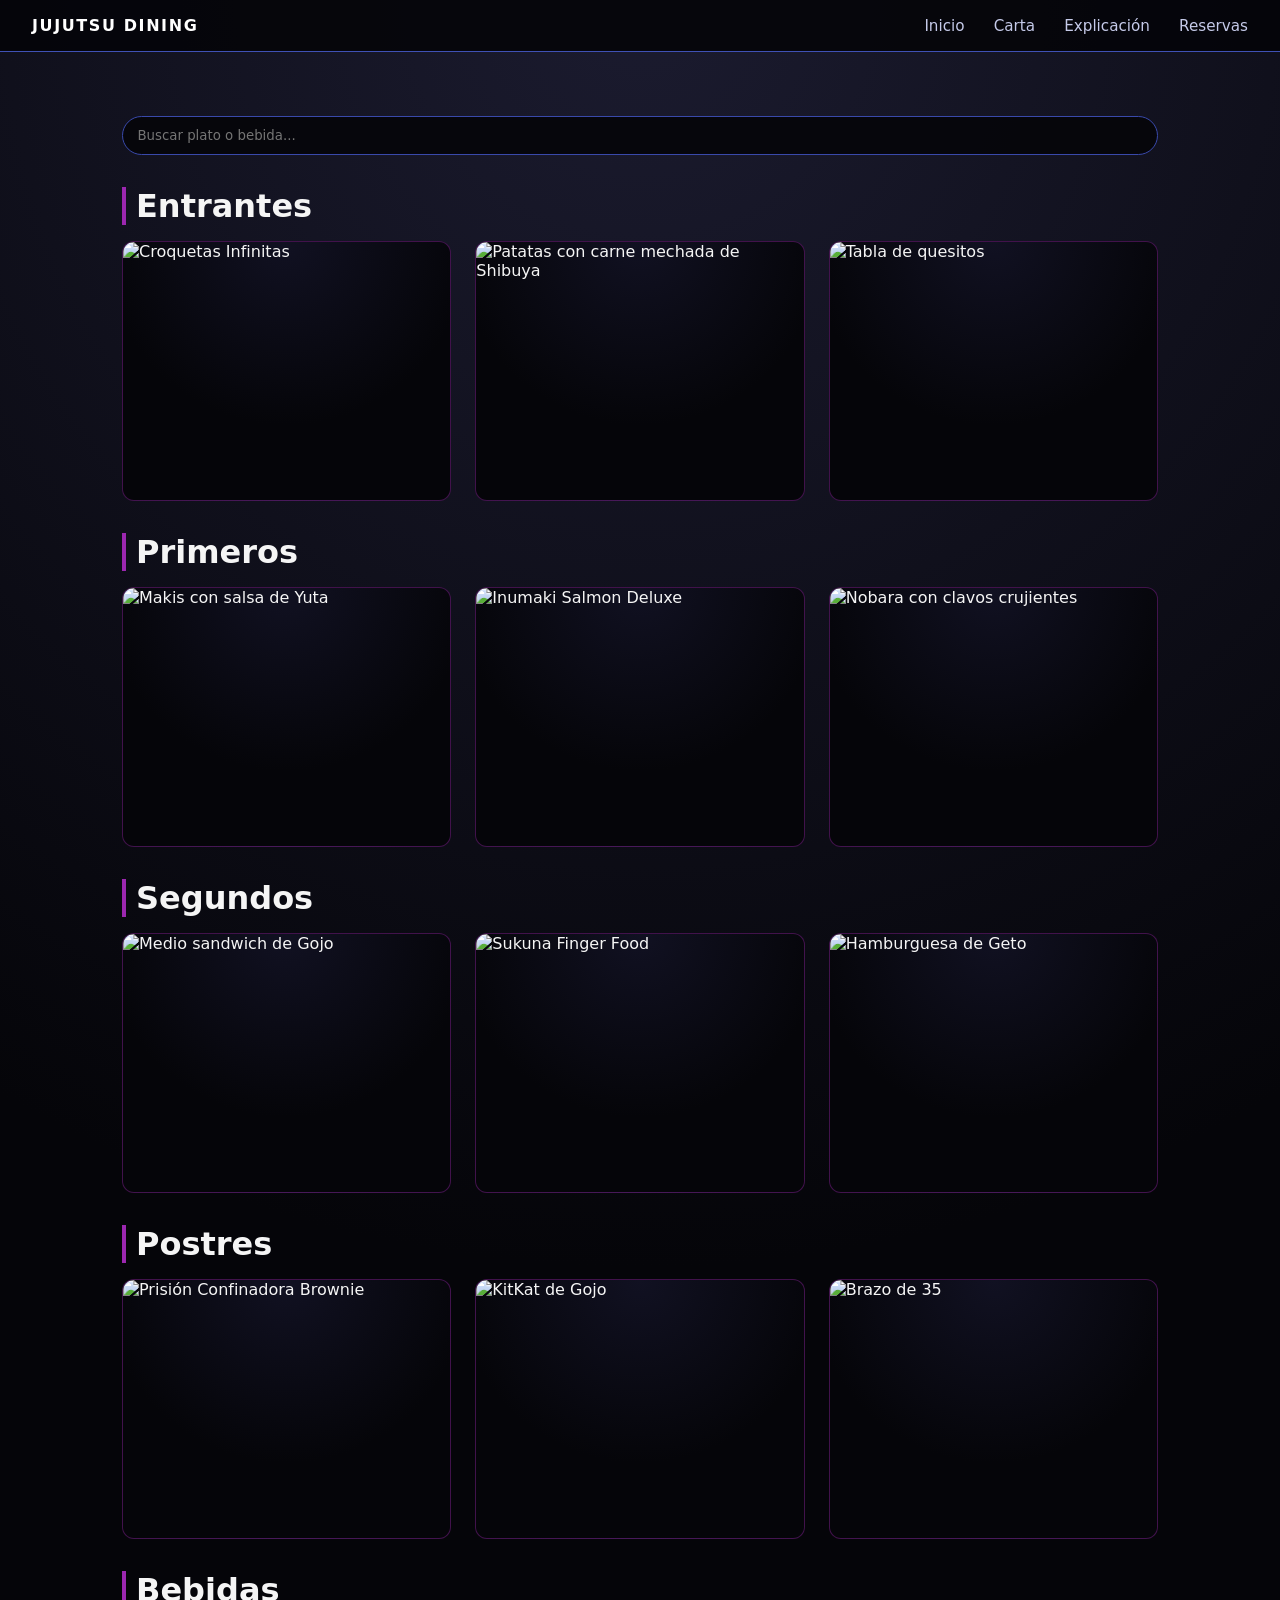
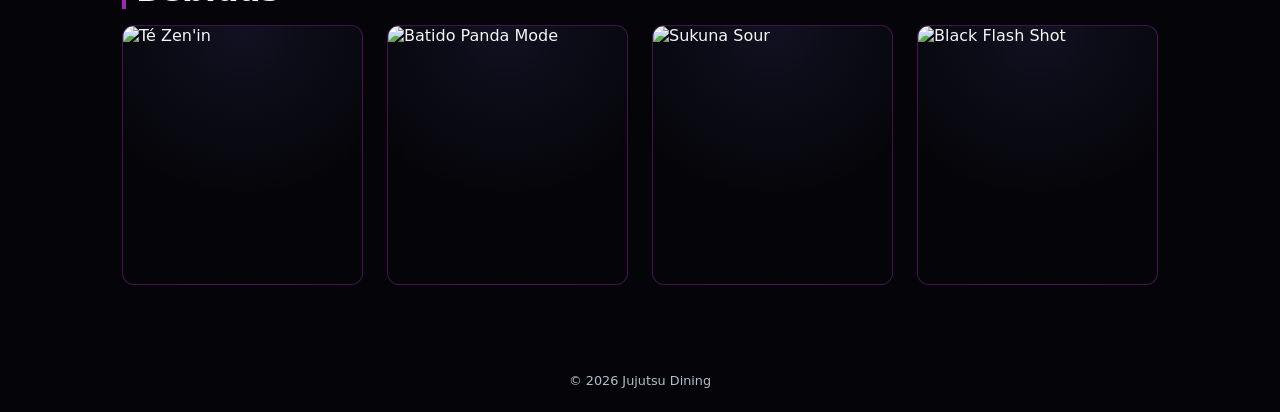
==== Restaurante-DAM/Lenguaje de Marcas/carta.html @ 66337f25 "Añadimos archivos de Lenguaje de Marcas Añadimos la mini pagina con la que vamos a hacer el trabajo," ====
<!DOCTYPE html>
<html lang="es">
<head>
    <meta charset="UTF-8">
    <title>Carta | Jujutsu Dining</title>
    <link rel="stylesheet" href="styles.css">
</head>
<body class="pagina">

<header class="encabezado">
    <span class="logo-texto">Jujutsu Dining</span>
    <nav class="navegacion">
        <a href="index.html" class="enlace-pagina">Inicio</a>
        <a href="carta.html" class="enlace-pagina">Carta</a>
        <a href="explicacion.html" class="enlace-pagina">Explicación</a>
        <a href="index.html#reservas" class="enlace-pagina">Reservas</a>
    </nav>
</header>

<section class="seccion carta scroll-animado">

    <!-- BUSCADOR -->
    <div class="buscador-contenedor">
        <input type="text" id="buscador-platos" placeholder="Buscar plato o bebida..." />
    </div>

    <!-- ENTRANTES -->
    <h2 class="categoria-titulo">Entrantes</h2>
    <div class="categoria-grid">

        <div class="plato-card" data-tipo="entrante">
            <img src="Imagenes/croquetas_infinitas.png" alt="Croquetas Infinitas">
            <div class="info">
                <h3>Croquetas Infinitas</h3>
                <p>Croquetas caseras de jamón ibérico, crujientes por fuera y cremosas por dentro (6 uds).</p>
            </div>
        </div>

        <div class="plato-card" data-tipo="entrante">
            <img src="Imagenes/patatas_mechada.png" alt="Patatas con carne mechada de Shibuya">
            <div class="info">
                <h3>Patata Mechada</h3>
                <p>Patatas fritas con carne mechada y salsa alioli-brava.</p>
            </div>
        </div>

        <div class="plato-card" data-tipo="entrante">
            <img src="Imagenes/quesitos.png" alt="Tabla de quesitos">
            <div class="info">
                <h3>Tabla de quesitos</h3>
                <p>Selección de embutidos y quesos curados artesanales.</p>
            </div>
        </div>

    </div>

    <!-- PRIMEROS -->
    <h2 class="categoria-titulo">Primeros</h2>
    <div class="categoria-grid">

        <div class="plato-card" data-tipo="primero">
            <img src="Imagenes/maki_salsa_yuta.png" alt="Makis con salsa de Yuta">
            <div class="info">
                <h3>Makis con salsa de Yuta</h3>
                <p>Rollitos de arroz con atún, verduras frescas y salsa especial de la casa.</p>
            </div>
        </div>

        <div class="plato-card" data-tipo="primero">
            <img src="Imagenes/salmon_inumaki.png" alt="Inumaki Salmon Deluxe">
            <div class="info">
                <h3>Inumaki Salmon Deluxe</h3>
                <p>Tartar de salmón marinado con cítricos y soja suave.</p>
            </div>
        </div>

        <div class="plato-card" data-tipo="primero">
            <img src="Imagenes/clavos_nobara.png" alt="Nobara con clavos crujientes">
            <div class="info">
                <h3>Nobara con clavos crujientes</h3>
                <p>Arroz salteado con setas de temporada y toque de ajo crujiente.</p>
            </div>
        </div>

    </div>

    <!-- SEGUNDOS -->
    <h2 class="categoria-titulo">Segundos</h2>
    <div class="categoria-grid">

        <div class="plato-card" data-tipo="segundo">
            <img src="Imagenes/sandwich_gojo.png" alt="Medio sandwich de Gojo">
            <div class="info">
                <h3>Katsu de Itadori</h3>
                <p>Sándwich de pollo crujiente con queso fundido y salsa especiada.</p>
            </div>
        </div>

        <div class="plato-card" data-tipo="segundo">
            <img src="Imagenes/dedo_sukuna.png" alt="Sukuna Finger Food">
            <div class="info">
                <h3>Sukuna Finger Food</h3>
                <p>Filete de merluza al horno con guarnición de verduras asadas.</p>
            </div>
        </div>

        <div class="plato-card" data-tipo="segundo">
            <img src="Imagenes/hamburgeto.png" alt="Hamburguesa de Geto">
            <div class="info">
                <h3>Hamburguesa Geto</h3>
                <p>Hamburguesa de ternera con queso cheddar y patatas fritas.</p>
            </div>
        </div>

    </div>

    <!-- POSTRES -->
    <h2 class="categoria-titulo">Postres</h2>
    <div class="categoria-grid">

        <div class="plato-card" data-tipo="postre">
            <img src="Imagenes/prison_confinadora.png" alt="Prisión Confinadora Brownie">
            <div class="info">
                <h3>Prisión Confinadora Brownie</h3>
                <p>Brownie de chocolate negro con corazón fundido.</p>
            </div>
        </div>

        <div class="plato-card" data-tipo="postre">
            <img src="Imagenes/kitkat_gojo.png" alt="KitKat de Gojo">
            <div class="info">
                <h3>KitKat de Gojo</h3>
                <p>Brownie casero con helado de vainilla y sirope de chocolate.</p>
            </div>
        </div>

        <div class="plato-card" data-tipo="postre">
            <img src="Imagenes/brazo35.png" alt="Brazo de 35">
            <div class="info">
                <h3>Brazo de 35</h3>
                <p>Flan casero tradicional con caramelo.</p>
            </div>
        </div>

    </div>

    <!-- BEBIDAS -->
    <h2 class="categoria-titulo">Bebidas</h2>
    <div class="bebidas-grid">

        <div class="bebida-card" data-tipo="bebida">
            <img src="Imagenes/te_zenin.png" alt="Té Zen'in">
            <div class="bebida-info">
                <h3>Té Zen'in</h3>
                <p>Té frío artesanal con limón.</p>
            </div>
        </div>

        <div class="bebida-card" data-tipo="bebida">
            <img src="Imagenes/batipanda.png" alt="Batido Panda Mode">
            <div class="bebida-info">
                <h3>Batido Panda Mode</h3>
                <p>Batido cremoso de chocolate o vainilla.</p>
            </div>
        </div>

        <div class="bebida-card" data-tipo="bebida">
            <img src="Imagenes/sukunasour.png" alt="Sukuna Sour">
            <div class="bebida-info">
                <h3>Sukuna Sour</h3>
                <p>Vino tinto, blanco o rosado servido en copa.</p>
            </div>
        </div>

        <div class="bebida-card" data-tipo="bebida">
            <img src="Imagenes/Black_flash_shot.png" alt="Black Flash Shot">
            <div class="bebida-info">
                <h3>Black Flash Shot</h3>
                <p>Caña de cerveza o botellín frío.</p>
            </div>
        </div>

    </div>

</section>

<footer class="pie">
    <p>© 2026 Jujutsu Dining</p>
</footer>

<!-- MODAL PARA PLATOS/BEBIDAS -->
<div id="modal-plato" class="modal oculto">
    <div class="modal-contenido modal-plato-contenido">
        <button id="cerrar-modal-plato" class="modal-cerrar">✕</button>
        <img id="modal-plato-imagen" src="" alt="">
        <h3 id="modal-plato-titulo"></h3>
        <p id="modal-plato-descripcion"></p>
    </div>
</div>

<script src="script.js"></script>
<script src="https://cdn.jsdelivr.net/npm/xmllint-wasm/xmllint.js"></script>

<script>
async function validarXML() {
    const xml = await fetch("restaurant.xml").then(r => r.text());
    const xsd = await fetch("restaurant.xsd").then(r => r.text());

    const result = xmllint.validateXML({
        xml: xml,
        schema: xsd
    });

    if (result.errors === null) {
        console.log("XML válido ✔");
        alert("XML válido ✔");
    } else {
        console.error(result.errors);
        alert("XML inválido ❌\n\n" + result.errors.join("\n"));
    }
}

validarXML();
</script>

</body>
</html>
---- Restaurante-DAM/Lenguaje de Marcas/styles.css ----
/* ================================
   BASE
================================ */
* {
    box-sizing: border-box;
    margin: 0;
    padding: 0;
    font-family: system-ui, -apple-system, BlinkMacSystemFont, "Segoe UI", sans-serif;
}

body {
    background: radial-gradient(circle at top, #1b1b2f 0, #050509 60%);
    color: #f5f5f5;
}

/* Transición entre páginas */
.pagina {
    opacity: 0;
    transition: opacity 0.5s ease;
}

.pagina-visible {
    opacity: 1;
}

.pagina-saliendo {
    opacity: 0;
}

/* ================================
   ENCABEZADO
================================ */
.encabezado {
    display: flex;
    justify-content: space-between;
    align-items: center;
    padding: 1rem 2rem;
    background: rgba(5, 5, 9, 0.9);
    border-bottom: 1px solid #3f51b5;
    position: sticky;
    top: 0;
    z-index: 10;
}

.logo-texto {
    font-weight: 700;
    letter-spacing: 0.1em;
    text-transform: uppercase;
    color: #ffffff;
}

.navegacion a {
    margin-left: 1.5rem;
    text-decoration: none;
    color: #c5cae9;
    font-size: 0.95rem;
    position: relative;
}

.navegacion a::after {
    content: "";
    position: absolute;
    left: 0;
    bottom: -4px;
    width: 0;
    height: 2px;
    background: linear-gradient(90deg, #3f51b5, #9c27b0);
    transition: width 0.3s ease;
}

.navegacion a:hover::after {
    width: 100%;
}

.navegacion a:hover {
    color: #ffffff;
}

/* ================================
   SECCIONES
================================ */
.seccion {
    padding: 4rem 2rem;
    max-width: 1100px;
    margin: 0 auto;
}

.portada {
    min-height: 70vh;
    display: flex;
    align-items: center;
}

/* ================================
   PORTADA ANIMADA
================================ */
.contenedor-portada {
    position: relative;
    display: flex;
    align-items: center;
    gap: 2rem;
    overflow: visible;
}

.titulo-restaurante {
    font-size: 3rem;
    font-weight: 700;
    transition: transform 0.6s ease, text-shadow 0.6s ease;
    z-index: 2;
}

.contenedor-portada:hover .titulo-restaurante {
    transform: translateX(40px);
    text-shadow: 0 0 12px #9c27b0, 0 0 24px #3f51b5;
}

.intro-restaurante {
    max-width: 420px;
    opacity: 0;
    transform: translateX(40px);
    transition: opacity 0.6s ease, transform 0.6s ease;
    pointer-events: none;
}

.contenedor-portada:hover .intro-restaurante {
    opacity: 1;
    transform: translateX(0);
}

/* ================================
   BOTONES
================================ */
.boton-principal {
    background: linear-gradient(135deg, #3f51b5, #9c27b0);
    border: none;
    color: #fff;
    padding: 0.8rem 1.6rem;
    border-radius: 999px;
    cursor: pointer;
    font-weight: 600;
    transition: transform 0.2s ease, filter 0.2s ease, box-shadow 0.2s ease;
    box-shadow: 0 0 10px rgba(156, 39, 176, 0.4);
}

.boton-principal:hover {
    filter: brightness(1.1);
    transform: scale(1.05);
    box-shadow: 0 0 18px rgba(156, 39, 176, 0.7);
}

.boton-secundario {
    background: transparent;
    border: 1px solid #9c27b0;
    color: #f5f5f5;
    padding: 0.6rem 1.2rem;
    border-radius: 999px;
    cursor: pointer;
}

.boton-secundario:hover {
    background: #9c27b0;
}

/* ================================
   RESERVAS
================================ */
.formulario-reserva {
    margin-top: 1rem;
    max-width: 420px;
}

.campo-formulario {
    display: flex;
    flex-direction: column;
    margin-bottom: 1rem;
}

.campo-formulario label {
    margin-bottom: 0.3rem;
}

.campo-formulario input,
.campo-formulario select {
    padding: 0.5rem 0.6rem;
    border-radius: 0.4rem;
    border: 1px solid #3949ab;
    background: rgba(5, 5, 9, 0.9);
    color: #f5f5f5;
}

.mensaje-reserva {
    margin-top: 1rem;
    font-size: 0.9rem;
    color: #a5d6a7;
}

/* ================================
   PIE
================================ */
.pie {
    text-align: center;
    padding: 1.5rem;
    font-size: 0.8rem;
    color: #b0bec5;
}

/* ================================
   MODAL GENERAL
================================ */
.modal {
    position: fixed;
    inset: 0;
    background: rgba(0, 0, 0, 0.7);
    display: flex;
    justify-content: center;
    align-items: center;
    z-index: 50;
}

.modal-contenido {
    background: #121212;
    padding: 2rem;
    border-radius: 0.75rem;
    max-width: 360px;
    text-align: center;
    border: 1px solid #9c27b0;
    position: relative;
}

.oculto {
    display: none;
}

/* Modal de plato */
.modal-plato-contenido {
    max-width: 480px;
}

.modal-plato-contenido img {
    width: 100%;
    border-radius: 0.75rem;
    margin-bottom: 1rem;
}

.modal-plato-contenido h3 {
    margin-bottom: 0.5rem;
}

.modal-plato-contenido p {
    font-size: 0.95rem;
    color: #cfd8dc;
}

.modal-cerrar {
    position: absolute;
    top: 0.6rem;
    right: 0.8rem;
    background: transparent;
    border: none;
    color: #f5f5f5;
    font-size: 1.2rem;
    cursor: pointer;
}

/* ================================
   ANIMACIONES SCROLL
================================ */
.scroll-animado {
    opacity: 0;
    transform: translateY(40px);
    transition: all 0.8s ease;
}

.scroll-visible {
    opacity: 1;
    transform: translateY(0);
}

/* ================================
   EXPLICACIÓN
================================ */
.bloque-explicacion {
    background: rgba(15, 15, 25, 0.9);
    border-radius: 0.75rem;
    padding: 2rem;
    border: 1px solid rgba(63, 81, 181, 0.4);
    margin-bottom: 2rem;
    transition: transform 0.25s ease, box-shadow 0.25s ease;
}

.bloque-explicacion:hover {
    transform: translateY(-6px);
    box-shadow: 0 8px 20px rgba(0,0,0,0.4);
}

.titulo-explicacion {
    font-size: 1.8rem;
    margin-bottom: 1rem;
}

.texto-explicacion {
    opacity: 0;
    transform: translateY(20px);
    animation: aparecerTexto 0.9s ease forwards;
    animation-delay: 0.6s;
}

@keyframes aparecerTexto {
    to {
        opacity: 1;
        transform: translateY(0);
    }
}

/* ================================
   CARTA
================================ */
.categoria-titulo {
    font-size: 2rem;
    margin: 2rem 0 1rem;
    border-left: 4px solid #9c27b0;
    padding-left: 10px;
}

/* Buscador */
.buscador-contenedor {
    margin-bottom: 2rem;
}

#buscador-platos {
    width: 100%;
    padding: 0.7rem 0.9rem;
    border-radius: 999px;
    border: 1px solid #3949ab;
    background: rgba(5, 5, 9, 0.9);
    color: #f5f5f5;
}

/* Grids */
.categoria-grid,
.bebidas-grid {
    display: grid;
    gap: 1.5rem;
}

.categoria-grid {
    grid-template-columns: repeat(3, 1fr);
}

.bebidas-grid {
    grid-template-columns: repeat(4, 1fr);
}

/* Tarjetas unificadas con brillo maldito */
.plato-card,
.bebida-card {
    position: relative;
    overflow: hidden;
    border-radius: 0.75rem;
    border: 1px solid rgba(156, 39, 176, 0.4);
    cursor: pointer;
    height: 260px;
    background: radial-gradient(circle at top, #111122 0, #050509 60%);
    box-shadow: 0 0 0 rgba(156, 39, 176, 0.0);
    transition: box-shadow 0.4s ease, transform 0.3s ease, border-color 0.4s ease;
}

.plato-card::before,
.bebida-card::before {
    content: "";
    position: absolute;
    inset: -2px;
    border-radius: inherit;
    background: conic-gradient(from 180deg, #9c27b0, #3f51b5, #9c27b0);
    opacity: 0;
    filter: blur(6px);
    transition: opacity 0.4s ease;
    z-index: -1;
}

.plato-card img,
.bebida-card img {
    width: 100%;
    height: 100%;
    object-fit: cover;
    transition: transform 0.5s ease, filter 0.5s ease;
}

/* Panel de info */
.plato-card .info,
.bebida-card .bebida-info {
    position: absolute;
    top: 0;
    left: -100%;
    height: 100%;
    width: 100%;
    background: rgba(5, 5, 9, 0.92);
    padding: 1.2rem;
    display: flex;
    flex-direction: column;
    justify-content: center;
    transition: left 0.5s ease;
}

.plato-card h3,
.bebida-card h3 {
    font-size: 1.4rem;
    margin-bottom: 0.5rem;
}

.plato-card p,
.bebida-card p {
    font-size: 0.95rem;
    color: #cfd8dc;
}

/* Hover: brillo maldito + borde animado + slide */
.plato-card:hover,
.bebida-card:hover {
    box-shadow: 0 0 18px rgba(156, 39, 176, 0.7);
    border-color: #9c27b0;
    transform: translateY(-4px);
}

.plato-card:hover::before,
.bebida-card:hover::before {
    opacity: 1;
}

.plato-card:hover img,
.bebida-card:hover img {
    transform: translateX(100%);
    filter: brightness(0.7);
}

.plato-card:hover .info,
.bebida-card:hover .bebida-info {
    left: 0;
}

/* ================================
   RESPONSIVE
================================ */
@media (max-width: 900px) {
    .categoria-grid {
        grid-template-columns: repeat(2, 1fr);
    }
    .bebidas-grid {
        grid-template-columns: repeat(2, 1fr);
    }
}

@media (max-width: 600px) {
    .categoria-grid,
    .bebidas-grid {
        grid-template-columns: 1fr;
    }
}
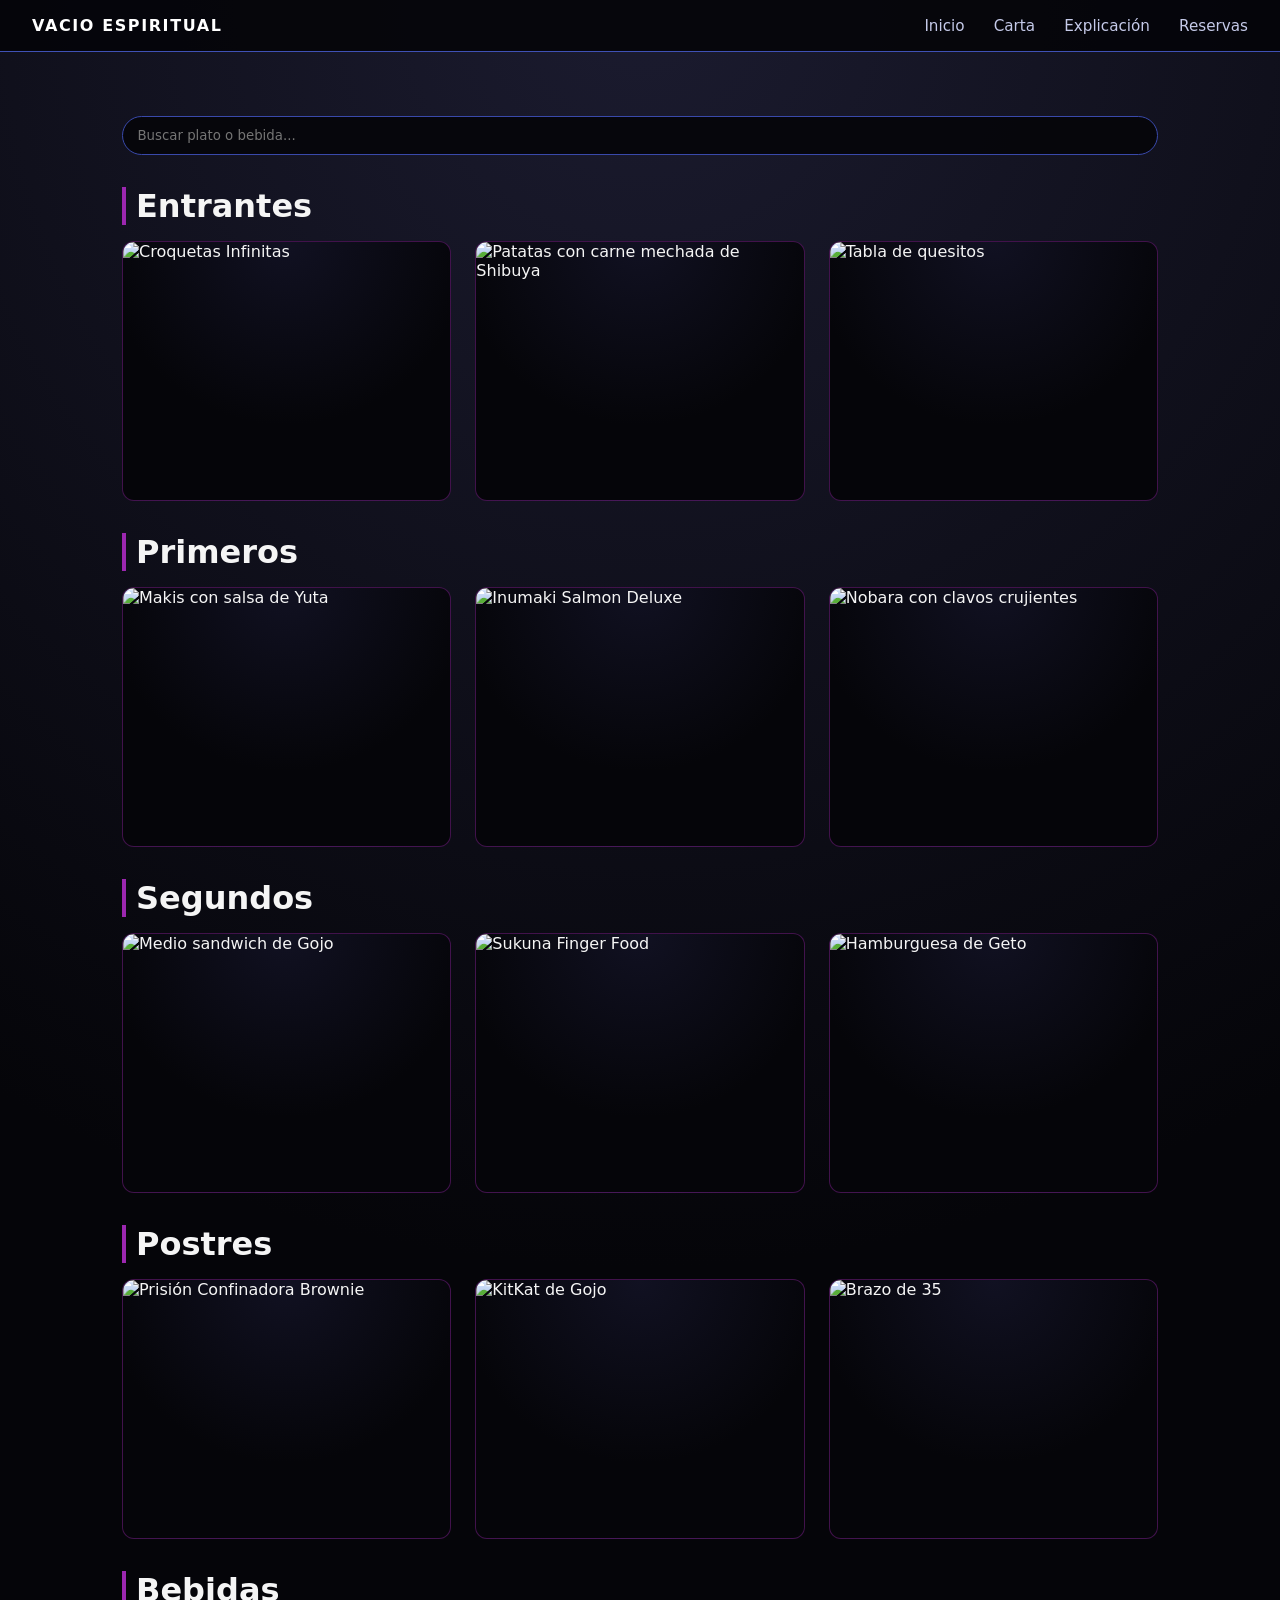
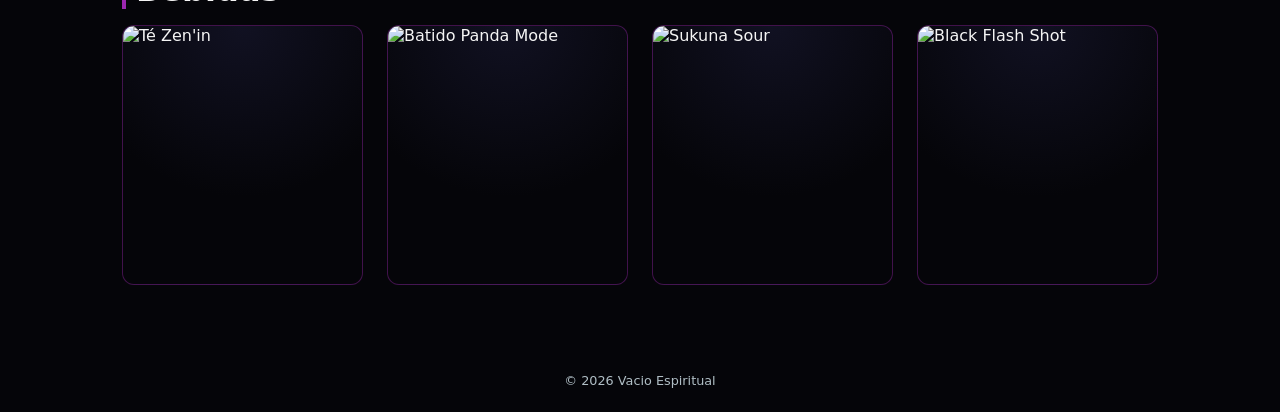
==== commit 307db15c: "Add files via upload" ====
--- a/Restaurante-DAM/Lenguaje de Marcas/carta.html
+++ b/Restaurante-DAM/Lenguaje de Marcas/carta.html
@@ -2,13 +2,13 @@
 <html lang="es">
 <head>
     <meta charset="UTF-8">
-    <title>Carta | Jujutsu Dining</title>
+    <title>Carta | Vacio Espiritual </title>
     <link rel="stylesheet" href="styles.css">
 </head>
 <body class="pagina">
 
 <header class="encabezado">
-    <span class="logo-texto">Jujutsu Dining</span>
+    <span class="logo-texto">Vacio Espiritual </span>
     <nav class="navegacion">
         <a href="index.html" class="enlace-pagina">Inicio</a>
         <a href="carta.html" class="enlace-pagina">Carta</a>
@@ -185,7 +185,7 @@
 </section>
 
 <footer class="pie">
-    <p>© 2026 Jujutsu Dining</p>
+    <p>© 2026 Vacio Espiritual </p>
 </footer>
 
 <!-- MODAL PARA PLATOS/BEBIDAS -->
@@ -212,11 +212,11 @@
     });
 
     if (result.errors === null) {
-        console.log("XML válido ✔");
-        alert("XML válido ✔");
+        console.log("El archivo XML funciona");
+        alert("XML válido");
     } else {
         console.error(result.errors);
-        alert("XML inválido ❌\n\n" + result.errors.join("\n"));
+        alert("XML inválido" + result.errors.join("\n"));
     }
 }
 
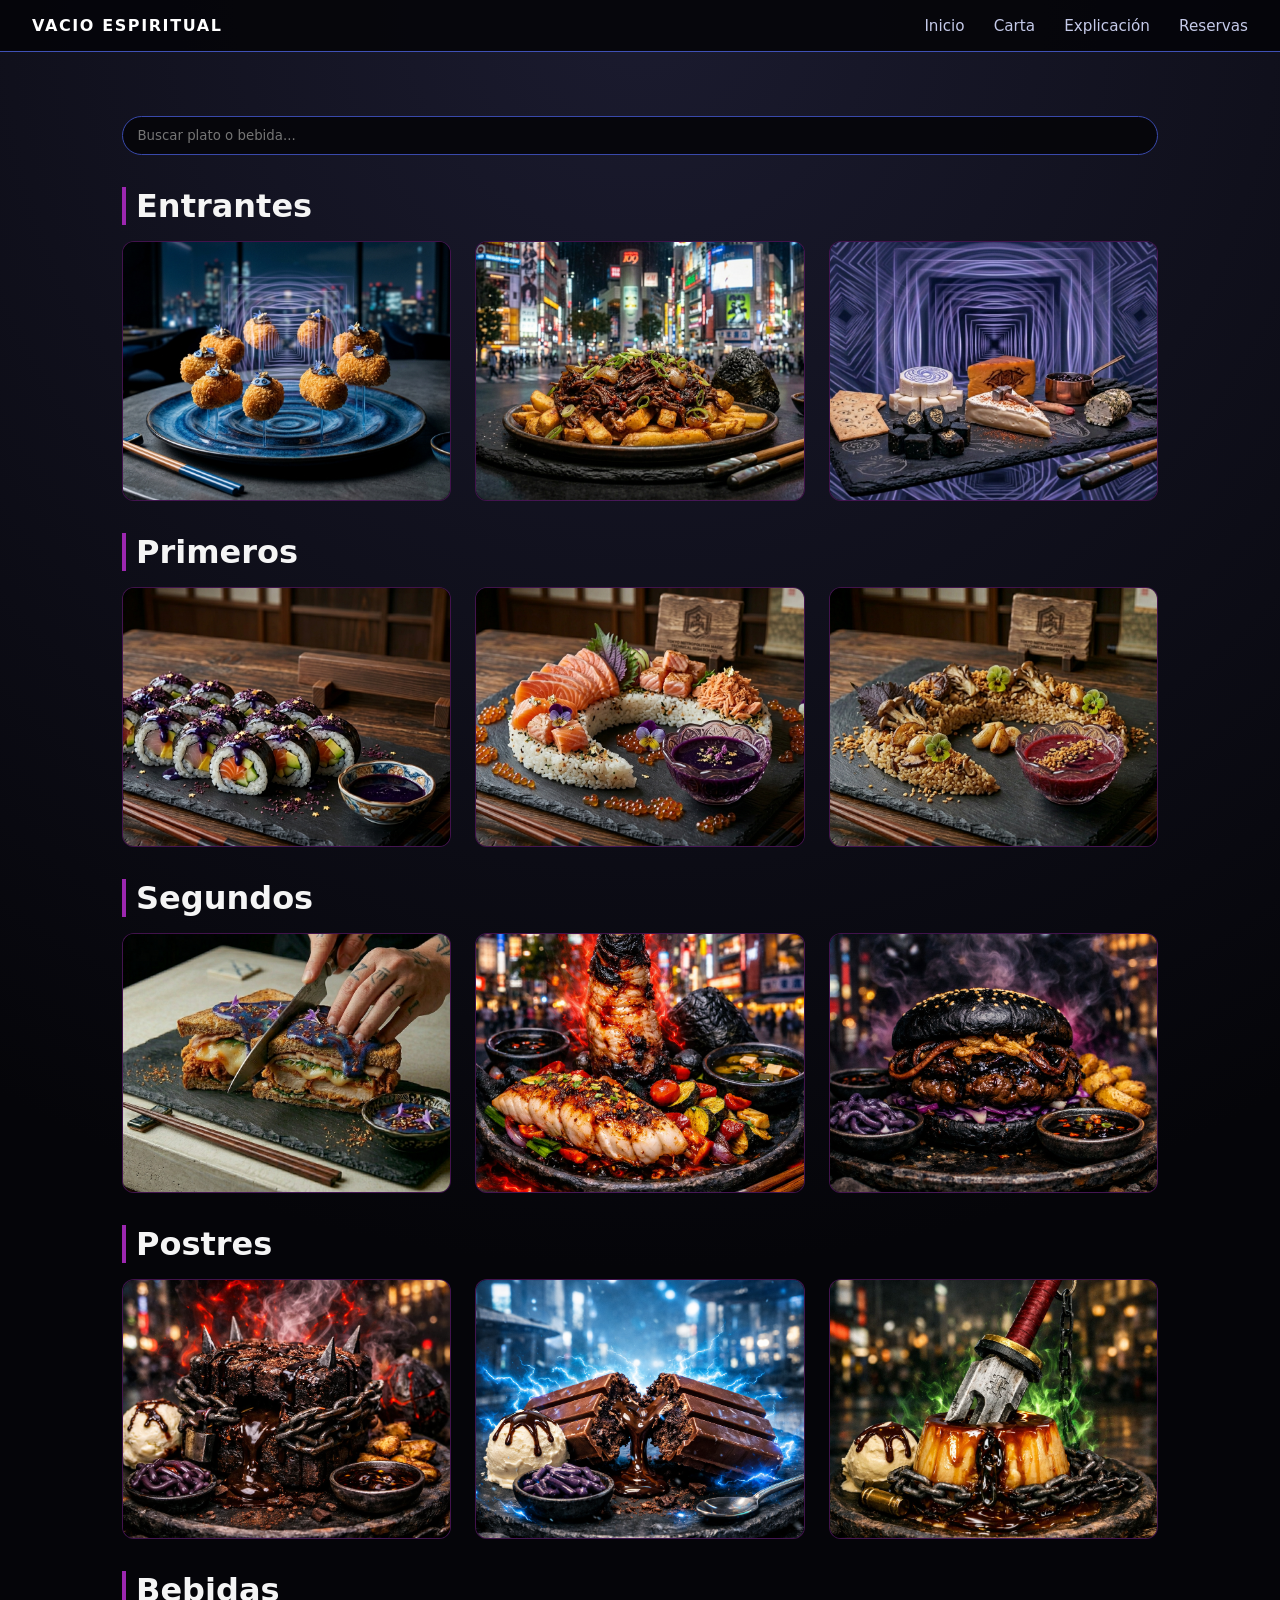
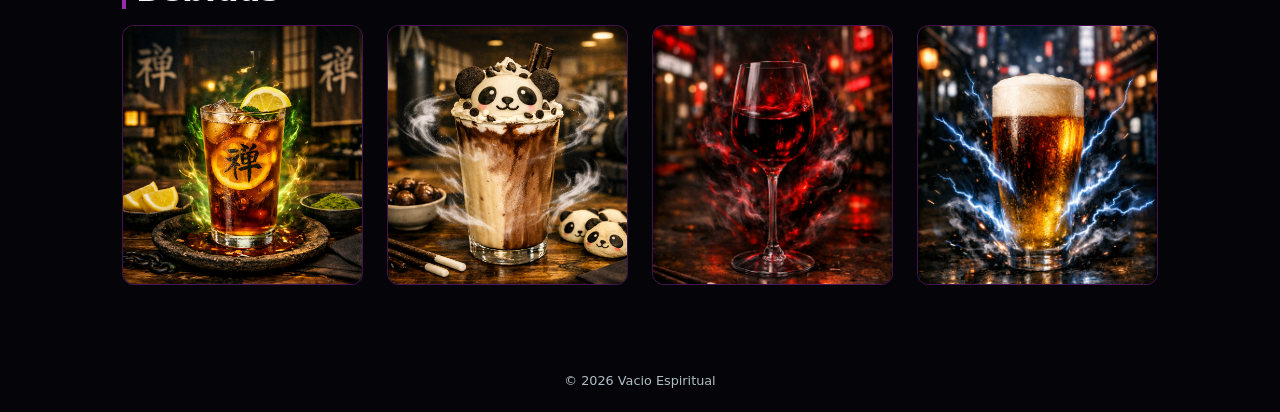
==== commit b87a06e9: "Arreglo de las rutas de las imagenes del index" ====
--- a/Restaurante-DAM/Lenguaje de Marcas/carta.html
+++ b/Restaurante-DAM/Lenguaje de Marcas/carta.html
@@ -29,7 +29,7 @@
     <div class="categoria-grid">
 
         <div class="plato-card" data-tipo="entrante">
-            <img src="Imagenes/croquetas_infinitas.png" alt="Croquetas Infinitas">
+            <img src="../docs/Imagenes/croquetas_infinitas.png" alt="Croquetas Infinitas">
             <div class="info">
                 <h3>Croquetas Infinitas</h3>
                 <p>Croquetas caseras de jamón ibérico, crujientes por fuera y cremosas por dentro (6 uds).</p>
@@ -37,7 +37,7 @@
         </div>
 
         <div class="plato-card" data-tipo="entrante">
-            <img src="Imagenes/patatas_mechada.png" alt="Patatas con carne mechada de Shibuya">
+            <img src="../docs/Imagenes/patatas_mechada.png" alt="Patatas con carne mechada de Shibuya">
             <div class="info">
                 <h3>Patata Mechada</h3>
                 <p>Patatas fritas con carne mechada y salsa alioli-brava.</p>
@@ -45,7 +45,7 @@
         </div>
 
         <div class="plato-card" data-tipo="entrante">
-            <img src="Imagenes/quesitos.png" alt="Tabla de quesitos">
+            <img src="../docs/Imagenes/quesitos.png" alt="Tabla de quesitos">
             <div class="info">
                 <h3>Tabla de quesitos</h3>
                 <p>Selección de embutidos y quesos curados artesanales.</p>
@@ -59,7 +59,7 @@
     <div class="categoria-grid">
 
         <div class="plato-card" data-tipo="primero">
-            <img src="Imagenes/maki_salsa_yuta.png" alt="Makis con salsa de Yuta">
+            <img src="../docs/Imagenes/maki_salsa_yuta.png" alt="Makis con salsa de Yuta">
             <div class="info">
                 <h3>Makis con salsa de Yuta</h3>
                 <p>Rollitos de arroz con atún, verduras frescas y salsa especial de la casa.</p>
@@ -67,7 +67,7 @@
         </div>
 
         <div class="plato-card" data-tipo="primero">
-            <img src="Imagenes/salmon_inumaki.png" alt="Inumaki Salmon Deluxe">
+            <img src="../docs/Imagenes/salmon_inumaki.png" alt="Inumaki Salmon Deluxe">
             <div class="info">
                 <h3>Inumaki Salmon Deluxe</h3>
                 <p>Tartar de salmón marinado con cítricos y soja suave.</p>
@@ -75,7 +75,7 @@
         </div>
 
         <div class="plato-card" data-tipo="primero">
-            <img src="Imagenes/clavos_nobara.png" alt="Nobara con clavos crujientes">
+            <img src="../docs/Imagenes/clavos_nobara.png" alt="Nobara con clavos crujientes">
             <div class="info">
                 <h3>Nobara con clavos crujientes</h3>
                 <p>Arroz salteado con setas de temporada y toque de ajo crujiente.</p>
@@ -89,7 +89,7 @@
     <div class="categoria-grid">
 
         <div class="plato-card" data-tipo="segundo">
-            <img src="Imagenes/sandwich_gojo.png" alt="Medio sandwich de Gojo">
+            <img src="../docs/Imagenes/sandwich_gojo.png" alt="Medio sandwich de Gojo">
             <div class="info">
                 <h3>Katsu de Itadori</h3>
                 <p>Sándwich de pollo crujiente con queso fundido y salsa especiada.</p>
@@ -97,7 +97,7 @@
         </div>
 
         <div class="plato-card" data-tipo="segundo">
-            <img src="Imagenes/dedo_sukuna.png" alt="Sukuna Finger Food">
+            <img src="../docs/Imagenes/dedo_sukuna.png" alt="Sukuna Finger Food">
             <div class="info">
                 <h3>Sukuna Finger Food</h3>
                 <p>Filete de merluza al horno con guarnición de verduras asadas.</p>
@@ -105,7 +105,7 @@
         </div>
 
         <div class="plato-card" data-tipo="segundo">
-            <img src="Imagenes/hamburgeto.png" alt="Hamburguesa de Geto">
+            <img src="../docs/Imagenes/hamburgeto.png" alt="Hamburguesa de Geto">
             <div class="info">
                 <h3>Hamburguesa Geto</h3>
                 <p>Hamburguesa de ternera con queso cheddar y patatas fritas.</p>
@@ -119,7 +119,7 @@
     <div class="categoria-grid">
 
         <div class="plato-card" data-tipo="postre">
-            <img src="Imagenes/prison_confinadora.png" alt="Prisión Confinadora Brownie">
+            <img src="../docs/Imagenes/prison_confinadora.png" alt="Prisión Confinadora Brownie">
             <div class="info">
                 <h3>Prisión Confinadora Brownie</h3>
                 <p>Brownie de chocolate negro con corazón fundido.</p>
@@ -127,7 +127,7 @@
         </div>
 
         <div class="plato-card" data-tipo="postre">
-            <img src="Imagenes/kitkat_gojo.png" alt="KitKat de Gojo">
+            <img src="../docs/Imagenes/kitkat_gojo.png" alt="KitKat de Gojo">
             <div class="info">
                 <h3>KitKat de Gojo</h3>
                 <p>Brownie casero con helado de vainilla y sirope de chocolate.</p>
@@ -135,7 +135,7 @@
         </div>
 
         <div class="plato-card" data-tipo="postre">
-            <img src="Imagenes/brazo35.png" alt="Brazo de 35">
+            <img src="../docs/Imagenes/brazo35.png" alt="Brazo de 35">
             <div class="info">
                 <h3>Brazo de 35</h3>
                 <p>Flan casero tradicional con caramelo.</p>
@@ -149,7 +149,7 @@
     <div class="bebidas-grid">
 
         <div class="bebida-card" data-tipo="bebida">
-            <img src="Imagenes/te_zenin.png" alt="Té Zen'in">
+            <img src="../docs/Imagenes/te_zenin.png" alt="Té Zen'in">
             <div class="bebida-info">
                 <h3>Té Zen'in</h3>
                 <p>Té frío artesanal con limón.</p>
@@ -157,7 +157,7 @@
         </div>
 
         <div class="bebida-card" data-tipo="bebida">
-            <img src="Imagenes/batipanda.png" alt="Batido Panda Mode">
+            <img src="../docs/Imagenes/batipanda.png" alt="Batido Panda Mode">
             <div class="bebida-info">
                 <h3>Batido Panda Mode</h3>
                 <p>Batido cremoso de chocolate o vainilla.</p>
@@ -165,7 +165,7 @@
         </div>
 
         <div class="bebida-card" data-tipo="bebida">
-            <img src="Imagenes/sukunasour.png" alt="Sukuna Sour">
+            <img src="../docs/Imagenes/sukunasour.png" alt="Sukuna Sour">
             <div class="bebida-info">
                 <h3>Sukuna Sour</h3>
                 <p>Vino tinto, blanco o rosado servido en copa.</p>
@@ -173,7 +173,7 @@
         </div>
 
         <div class="bebida-card" data-tipo="bebida">
-            <img src="Imagenes/Black_flash_shot.png" alt="Black Flash Shot">
+            <img src="../docs/Imagenes/Black_flash_shot.png" alt="Black Flash Shot">
             <div class="bebida-info">
                 <h3>Black Flash Shot</h3>
                 <p>Caña de cerveza o botellín frío.</p>
